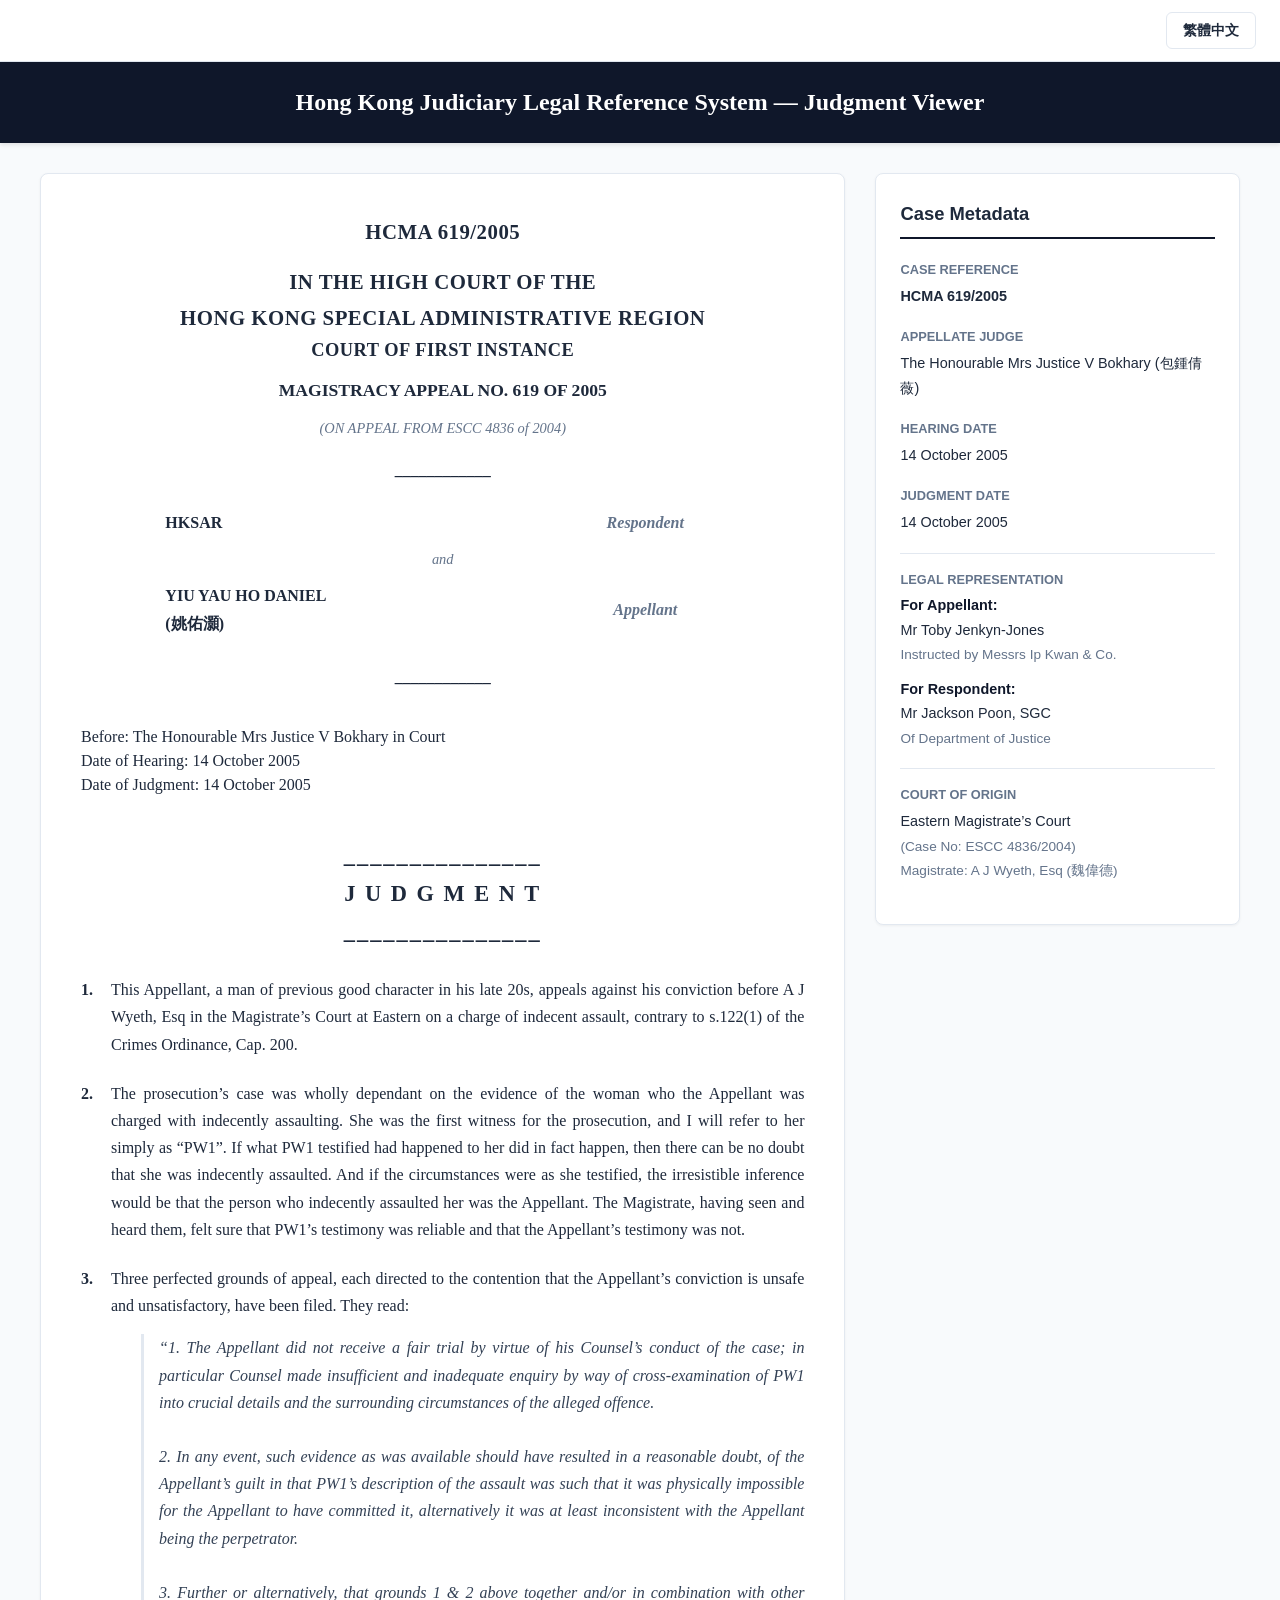
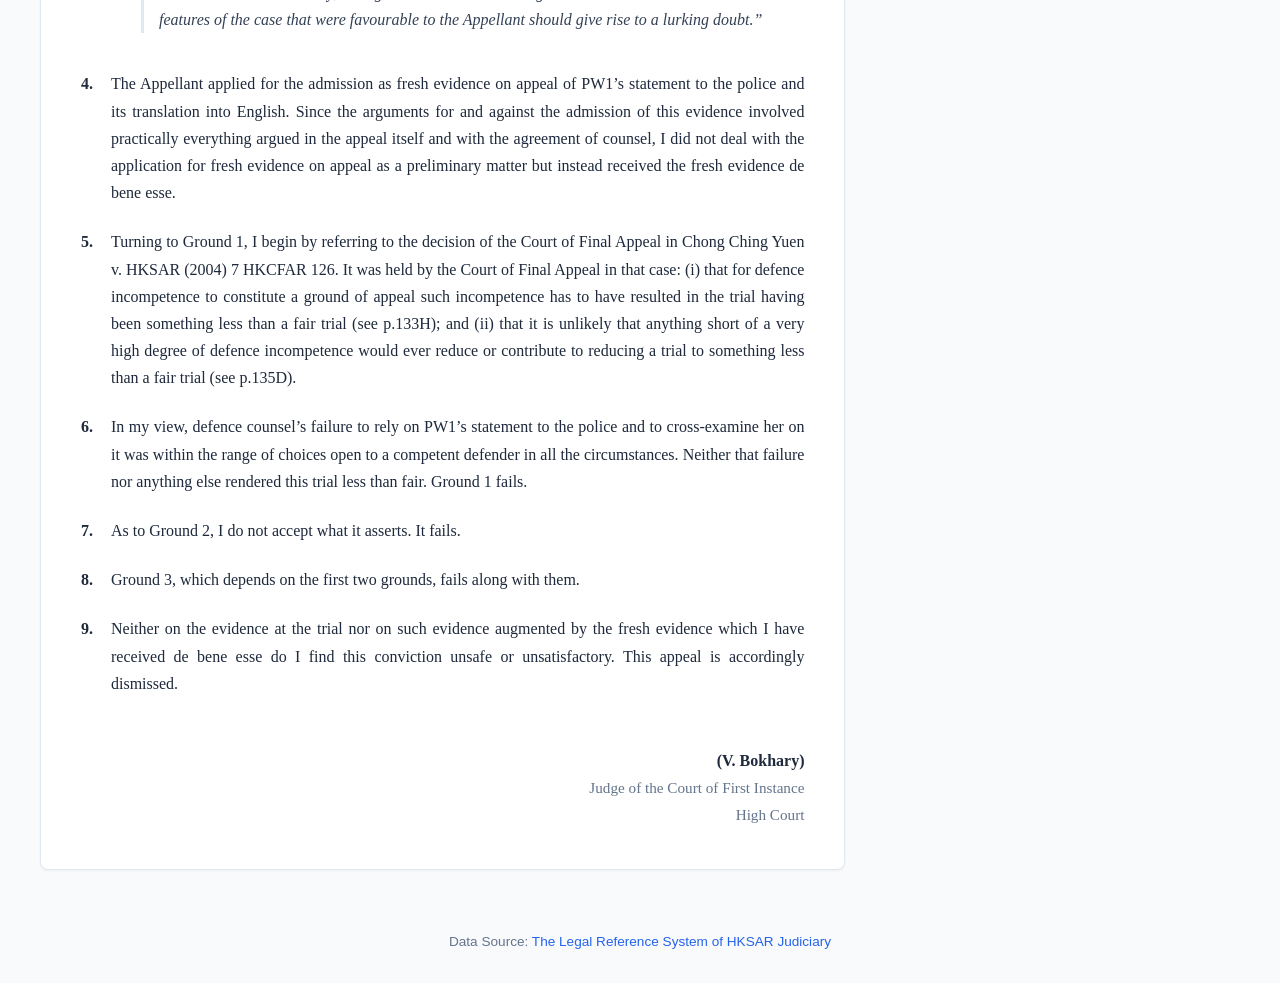
==== index.html @ 09d6df8b "seo" ====
<!DOCTYPE html>
<html lang="en">
<head>
    <meta charset="UTF-8">
    <meta name="viewport" content="width=device-width, initial-scale=1.0">
    <title>Redirecting / 重定向中...</title>
    <noscript>
        <meta http-equiv="refresh" content="1;url=/en/index.html">
    </noscript>
    <meta name="description" content="Yiu Yau Ho Daniel Drainage Services Department Contract Project Manager Building Information Modeling CPM/BIM 姚佑灝 渠務署 合約專案經理 建築資訊模型 高等法院 HCMA 619/2005  ESCC 4836/2004 danielyhyiu">
    <!-- Open Graph meta tags -->
    <meta property="og:title" content="Yiu Yau Ho Daniel Drainage Services Department Contract Project Manager Building Information Modeling CPM/BIM 姚佑灝 渠務署 合約專案經理 建築資訊模型 高等法院 HCMA 619/2005  ESCC 4836/2004 danielyhyiu">
    <meta property="og:description" content="Yiu Yau Ho Daniel Drainage Services Department Contract Project Manager Building Information Modeling CPM/BIM 姚佑灝 渠務署 合約專案經理 建築資訊模型 高等法院 HCMA 619/2005  ESCC 4836/2004 danielyhyiu">
    <meta property="og:url" content="https://dsd.dpdns.org">
    <!-- Twitter Card meta tags (optional) -->
    <meta name="twitter:title" content="Yiu Yau Ho Daniel Drainage Services Department Contract Project Manager Building Information Modeling CPM/BIM 姚佑灝 渠務署 合約專案經理 建築資訊模型 高等法院 HCMA 619/2005  ESCC 4836/2004 danielyhyiu">
    <meta name="twitter:description" content="Yiu Yau Ho Daniel Drainage Services Department Contract Project Manager Building Information Modeling CPM/BIM 姚佑灝 渠務署 合約專案經理 建築資訊模型 高等法院 HCMA 619/2005  ESCC 4836/2004 danielyhyiu">
    <script>
        var userLang = navigator.language || navigator.userLanguage; 
        var lowerLang = userLang.toLowerCase();
        if (lowerLang.includes('zh-tw') || lowerLang.includes('zh-hk') || lowerLang.includes('zh-mo') || lowerLang.includes('zh-cn') || lowerLang.includes('zh')) {
            window.location.href = "/tc/index.html";
        } else {
            window.location.href = "/en/index.html";
        }
    </script>
</head>
<body style="background:#f8fafc; font-family:sans-serif; text-align:center; padding-top:100px;">
    <p>Redirecting to your language version... / 正在前往對應語言版本...</p>
</body>
<script defer src='https://static.cloudflareinsights.com/beacon.min.js' data-cf-beacon='{"token": "49a184c7137745ab9f1631e81d8d2d7e"}'></script>
</html>
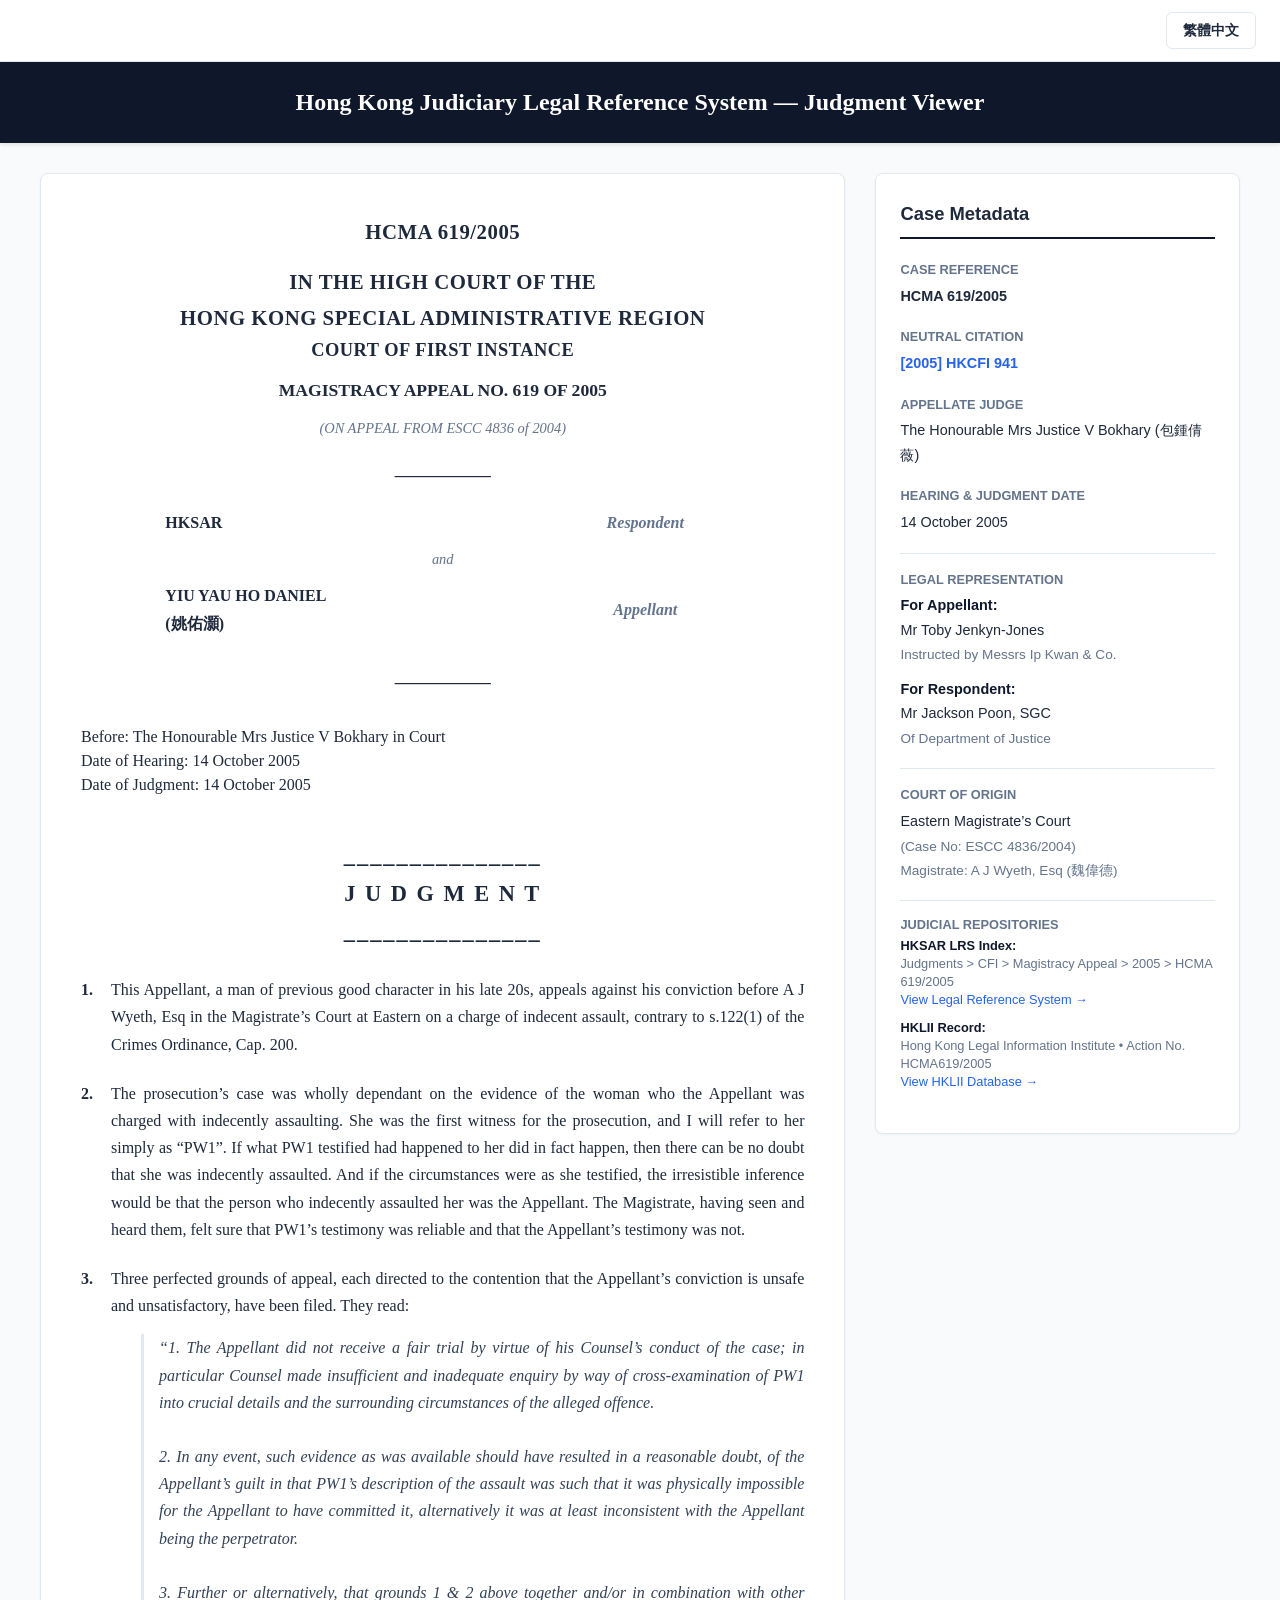
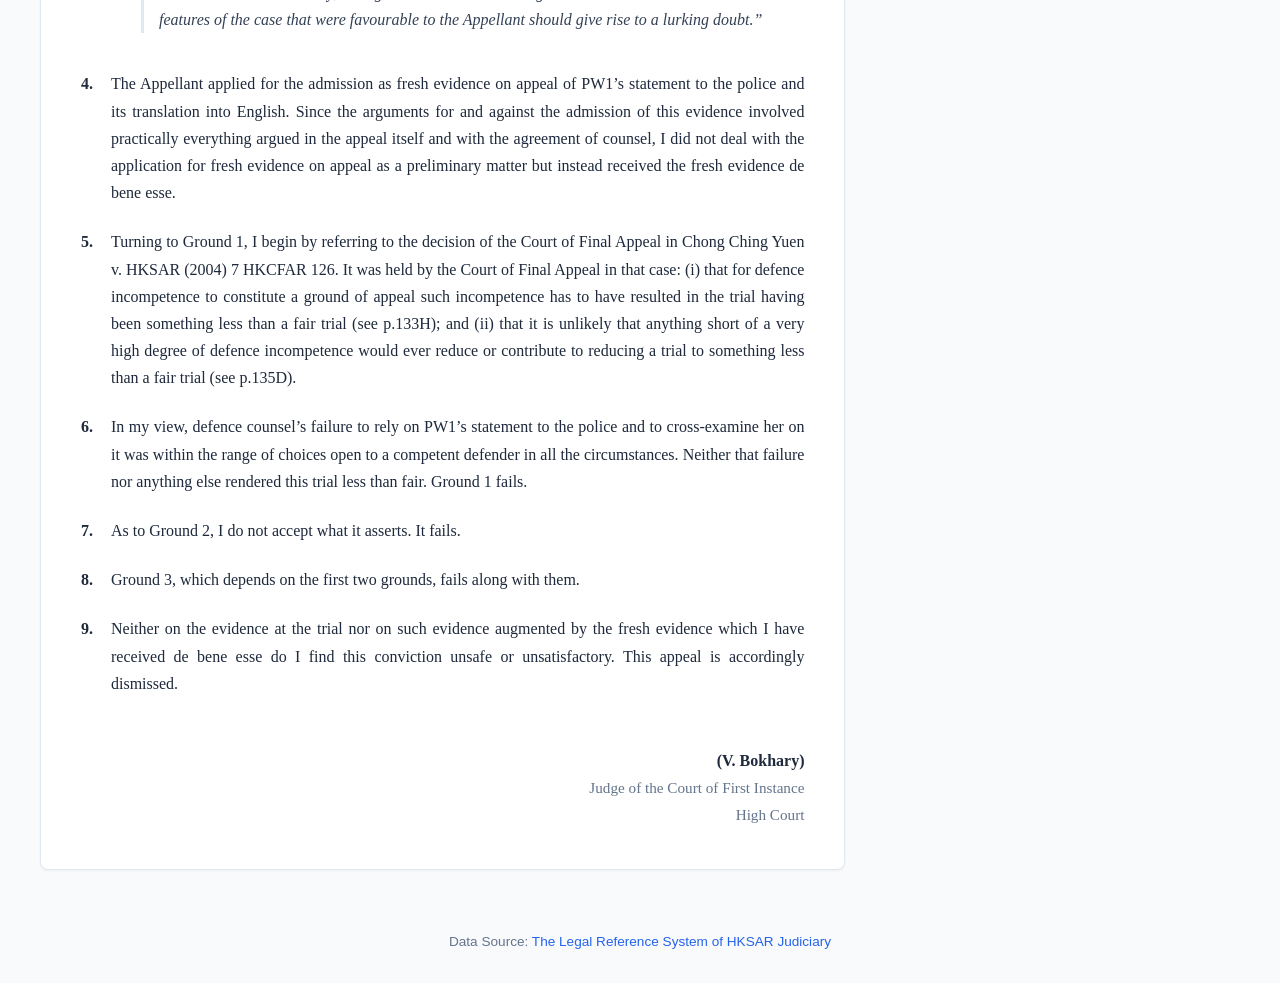
==== commit 687e7265: "Google Search Console" ====
--- a/index.html
+++ b/index.html
@@ -3,30 +3,42 @@
 <head>
     <meta charset="UTF-8">
     <meta name="viewport" content="width=device-width, initial-scale=1.0">
-    <title>Redirecting / 重定向中...</title>
+    <title>Yiu Yau Ho Daniel (姚佑灝) | Case Record & Professional Context Directory</title>
+    <link rel="icon" href="/static/ico/favicon.ico" type="image/x-icon">
+    <link rel="canonical" href="https://dsd.dpdns.org/">
+    <script src="/static/js/semanticsignals.js"></script>
+
+    <meta name="description" content="Legal case repository and professional directory for Yiu Yau Ho Daniel (姚佑灝), Contract Project Manager specializing in Building Information Modeling (BIM). Access official High Court records including HCMA 619/2005.">
+    <meta name="keywords" content="Yiu Yau Ho Daniel, 姚佑灝, Drainage Services Department, 渠務署, Contract Project Manager, 合約專案經理, Building Information Modeling, BIM, 建築資訊模型, HCMA 619/2005, ESCC 4836/2004, danielyhyiu">
+    <meta name="author" content="danielyhyiu">
+
+    <meta property="og:type" content="profile">
+    <meta property="og:title" content="Yiu Yau Ho Daniel (姚佑灝) | Case Record & Profile Directory">
+    <meta property="og:description" content="Official High Court judgment records (HCMA 619/2005 / ESCC 4836/2004) and professional project management context for Yiu Yau Ho Daniel. 可點選查閱中英文雙語裁判法院刑事上訴案判案書。">
+    <meta property="og:url" content="https://dsd.dpdns.org/">
+    <meta property="og:image" content="https://dsd.dpdns.org/static/images/og-share.jpg"> <meta property="og:locale" content="en_HK">
+    <meta property="og:locale:alternate" content="zh_HK">
+
+    <meta name="twitter:card" content="summary">
+    <meta name="twitter:title" content="Yiu Yau Ho Daniel (姚佑灝) | Legal & Professional Profile">
+    <meta name="twitter:description" content="Directory for High Court record HCMA 619/2005 concerning Yiu Yau Ho Daniel, Building Information Modeling (BIM) project professional.">
+
     <noscript>
         <meta http-equiv="refresh" content="1;url=/en/index.html">
     </noscript>
-    <meta name="description" content="Yiu Yau Ho Daniel Drainage Services Department Contract Project Manager Building Information Modeling CPM/BIM 姚佑灝 渠務署 合約專案經理 建築資訊模型 高等法院 HCMA 619/2005  ESCC 4836/2004 danielyhyiu">
-    <!-- Open Graph meta tags -->
-    <meta property="og:title" content="Yiu Yau Ho Daniel Drainage Services Department Contract Project Manager Building Information Modeling CPM/BIM 姚佑灝 渠務署 合約專案經理 建築資訊模型 高等法院 HCMA 619/2005  ESCC 4836/2004 danielyhyiu">
-    <meta property="og:description" content="Yiu Yau Ho Daniel Drainage Services Department Contract Project Manager Building Information Modeling CPM/BIM 姚佑灝 渠務署 合約專案經理 建築資訊模型 高等法院 HCMA 619/2005  ESCC 4836/2004 danielyhyiu">
-    <meta property="og:url" content="https://dsd.dpdns.org">
-    <!-- Twitter Card meta tags (optional) -->
-    <meta name="twitter:title" content="Yiu Yau Ho Daniel Drainage Services Department Contract Project Manager Building Information Modeling CPM/BIM 姚佑灝 渠務署 合約專案經理 建築資訊模型 高等法院 HCMA 619/2005  ESCC 4836/2004 danielyhyiu">
-    <meta name="twitter:description" content="Yiu Yau Ho Daniel Drainage Services Department Contract Project Manager Building Information Modeling CPM/BIM 姚佑灝 渠務署 合約專案經理 建築資訊模型 高等法院 HCMA 619/2005  ESCC 4836/2004 danielyhyiu">
-    <script>
-        var userLang = navigator.language || navigator.userLanguage; 
-        var lowerLang = userLang.toLowerCase();
-        if (lowerLang.includes('zh-tw') || lowerLang.includes('zh-hk') || lowerLang.includes('zh-mo') || lowerLang.includes('zh-cn') || lowerLang.includes('zh')) {
-            window.location.href = "/tc/index.html";
-        } else {
-            window.location.href = "/en/index.html";
-        }
-    </script>
+    <script src="/static/js/languageswitcher.js"></script>
 </head>
-<body style="background:#f8fafc; font-family:sans-serif; text-align:center; padding-top:100px;">
-    <p>Redirecting to your language version... / 正在前往對應語言版本...</p>
+<body style="background-color: #f8fafc; font-family: -apple-system, BlinkMacSystemFont, 'Segoe UI', Roboto, Helvetica, Arial, sans-serif; color: #1e293b; text-align: center; padding-top: 120px;">
+    
+    <div style="max-width: 500px; margin: 0 auto; background: #ffffff; padding: 40px; border-radius: 8px; border: 1px solid #e2e8f0; box-shadow: 0 4px 6px -1px rgba(0,0,0,0.05);">
+        <h2 style="font-size: 1.25rem; font-weight: 600; margin-bottom: 20px;">Select Language / 選擇語言</h2>
+        <div style="display: flex; gap: 15px; justify-content: center;">
+            <a href="/en/index.html" style="padding: 10px 20px; background-color: #0f172a; color: #ffffff; text-decoration: none; border-radius: 6px; font-weight: 600; font-size: 0.9rem;">English Version</a>
+            <a href="/tc/index.html" style="padding: 10px 20px; background-color: #2563eb; color: #ffffff; text-decoration: none; border-radius: 6px; font-weight: 600; font-size: 0.9rem;">繁體中文版本</a>
+        </div>
+        <p style="margin-top: 30px; font-size: 0.8rem; color: #64748b;">Redirecting automatically based on browser settings...</p>
+    </div>
+
 </body>
 <script defer src='https://static.cloudflareinsights.com/beacon.min.js' data-cf-beacon='{"token": "49a184c7137745ab9f1631e81d8d2d7e"}'></script>
 </html>
